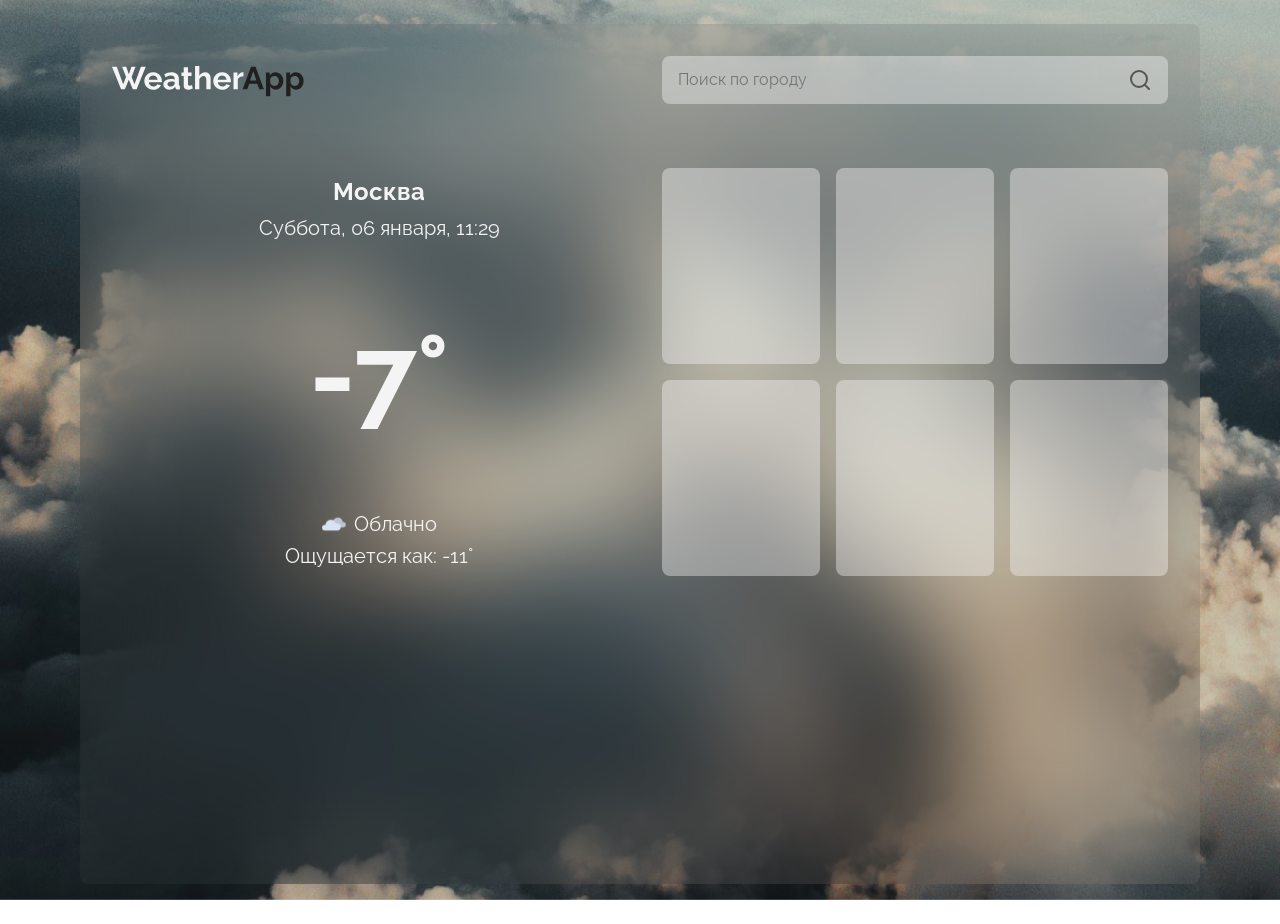
==== src/index.html @ 3e59d87e "task-done" ====
<!doctype html>
<html lang="ru">

<head>
    <meta charset="UTF-8" />
    <meta name="viewport" content="width=device-width, initial-scale=1" />
    <title>WeatherApp</title>
    <link rel="preconnect" href="https://fonts.googleapis.com">
    <link rel="preconnect" href="https://fonts.gstatic.com" crossorigin>
    <link href="https://fonts.googleapis.com/css2?family=Raleway:wght@400;600;700&display=swap" rel="stylesheet">
    <link rel="stylesheet" href="./styles/main.css" />
</head>

<body class="page">
    <div class="page__bg"></div>

    <div id="app" class="app">
        <header class="header" id="header"></header>
        <main class="main" id="main"></main>
        <footer class="footer" id="footer"></footer>
    </div>

    <script type="module" src="./scripts/main.js"></script>
</body>

</html>
---- src/styles/main.css ----
@import "./globals/reset.css";
@import "./globals/variables.css";
@import "./globals/layout.css";

@import "./blocks/stage.css";
@import "./blocks/header.css";
@import "./blocks/weather.css";
@import "./blocks/card.css";
@import "./blocks/slider.css";
@import "./blocks/footer.css";
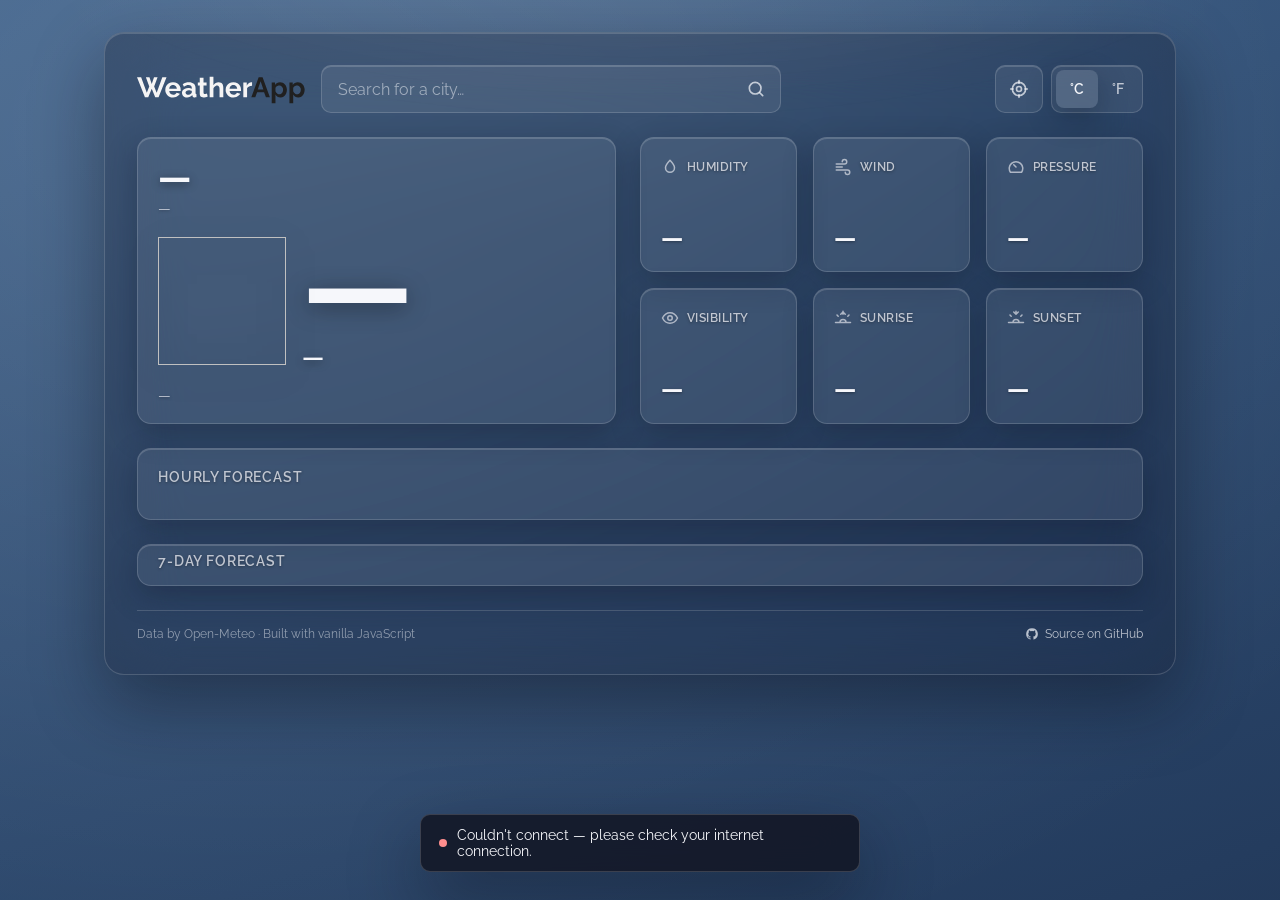
==== commit 37db0556: "feat: redesign WeatherApp into a polished English weather dashboard - Translate the entire UI and do" ====
--- a/src/index.html
+++ b/src/index.html
@@ -1,26 +1,36 @@
 <!doctype html>
-<html lang="ru">
+<html lang="en">
 
 <head>
     <meta charset="UTF-8" />
     <meta name="viewport" content="width=device-width, initial-scale=1" />
-    <title>WeatherApp</title>
+    <meta name="theme-color" content="#1f2937" />
+    <meta name="description"
+        content="A modern glassmorphism weather app built with vanilla JavaScript. Live conditions, hourly and 7-day forecasts, powered by Open-Meteo." />
+    <title>WeatherApp — live weather &amp; forecast</title>
+
+    <link rel="icon" href="../public/images/icons/logo.svg" type="image/svg+xml" />
     <link rel="preconnect" href="https://fonts.googleapis.com">
     <link rel="preconnect" href="https://fonts.gstatic.com" crossorigin>
-    <link href="https://fonts.googleapis.com/css2?family=Raleway:wght@400;600;700&display=swap" rel="stylesheet">
+    <link rel="preconnect" href="https://api.open-meteo.com">
+    <link rel="preconnect" href="https://geocoding-api.open-meteo.com">
+    <link
+        href="https://fonts.googleapis.com/css2?family=Raleway:wght@300;400;500;600;700;800&display=swap"
+        rel="stylesheet">
     <link rel="stylesheet" href="./styles/main.css" />
 </head>
 
-<body class="page">
-    <div class="page__bg"></div>
+<body class="page" data-glass="dim">
+    <div class="page__bg" aria-hidden="true"></div>
+    <div class="page__glow" aria-hidden="true"></div>
 
     <div id="app" class="app">
-        <header class="header" id="header"></header>
         <main class="main" id="main"></main>
-        <footer class="footer" id="footer"></footer>
     </div>
+
+    <div id="toast" class="toast" role="status" aria-live="polite"></div>
 
     <script type="module" src="./scripts/main.js"></script>
 </body>
 
-</html>+</html>
--- a/src/styles/main.css
+++ b/src/styles/main.css
@@ -7,4 +7,6 @@
 @import "./blocks/weather.css";
 @import "./blocks/card.css";
 @import "./blocks/slider.css";
+@import "./blocks/daily.css";
+@import "./blocks/modal.css";
 @import "./blocks/footer.css";
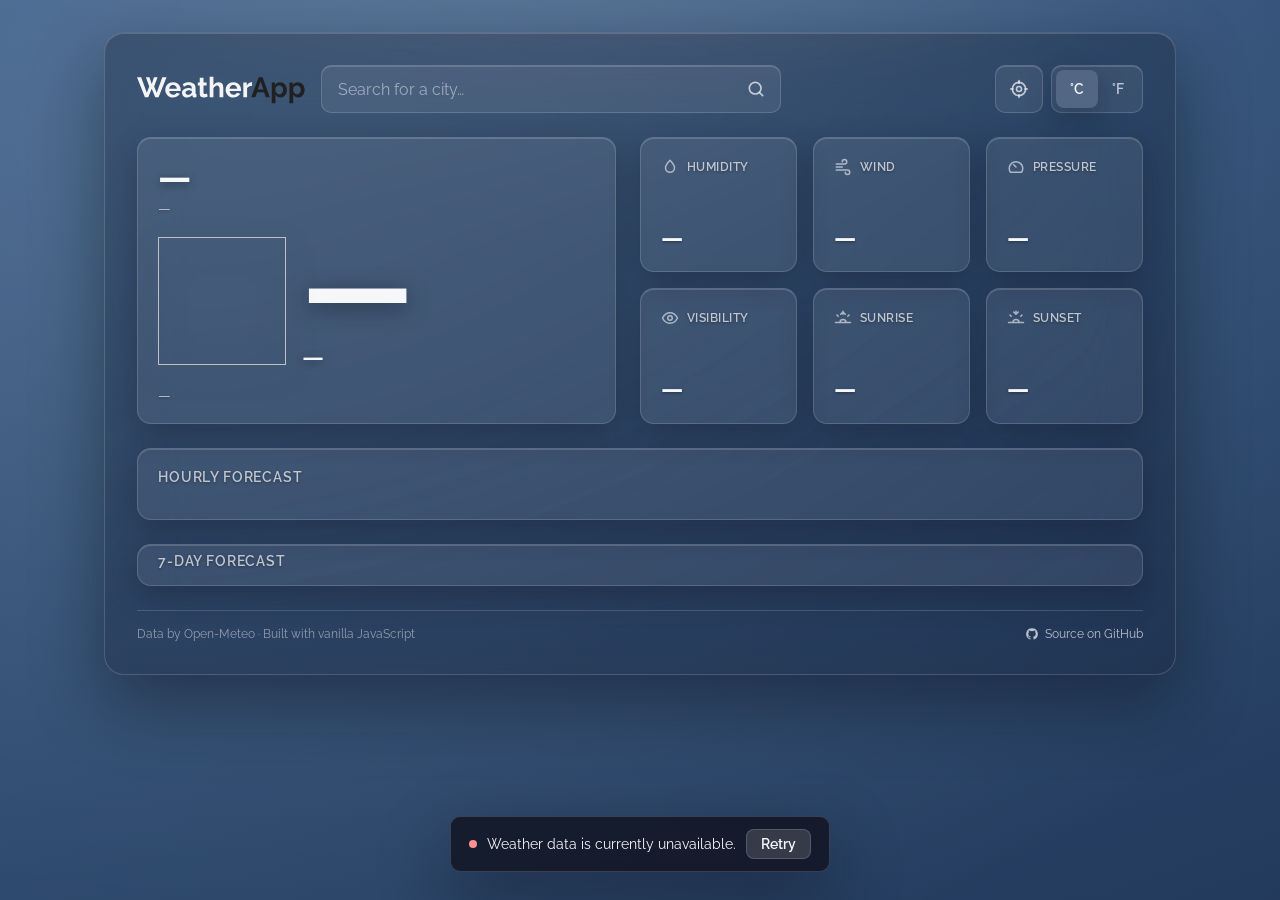
==== commit d8cd94d6: "feat: animated weather background (canvas particle FX) - Rain/drizzle streaks, snowfall, twinkling n" ====
--- a/src/index.html
+++ b/src/index.html
@@ -22,6 +22,7 @@
 
 <body class="page" data-glass="dim">
     <div class="page__bg" aria-hidden="true"></div>
+    <canvas id="fx" class="page__fx" aria-hidden="true"></canvas>
     <div class="page__glow" aria-hidden="true"></div>
 
     <div id="app" class="app">
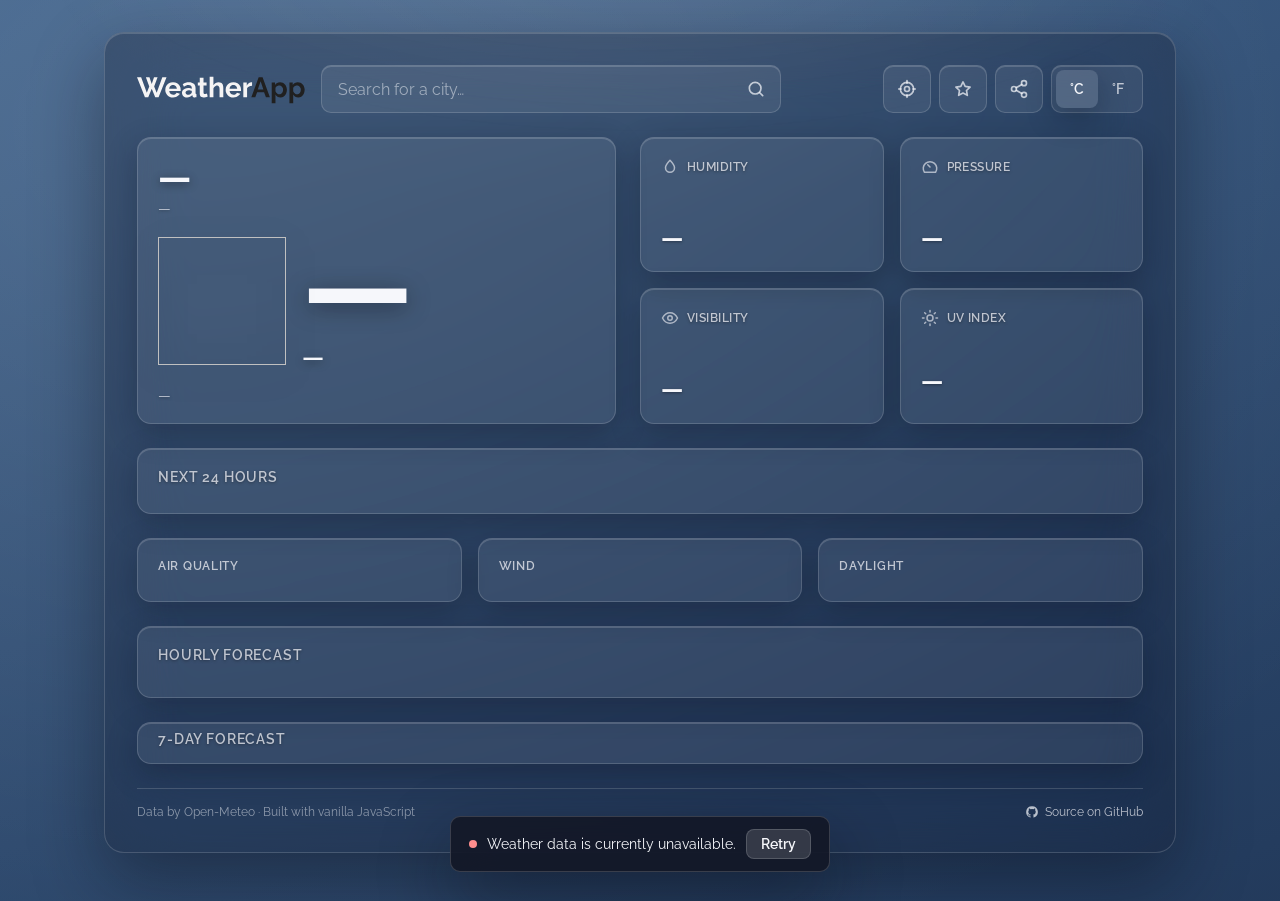
==== commit 79d51bb3: "feat: favorites, shareable links and installable PWA - Saved cities with quick-switch chips and a fa" ====
--- a/src/index.html
+++ b/src/index.html
@@ -10,6 +10,8 @@
     <title>WeatherApp — live weather &amp; forecast</title>
 
     <link rel="icon" href="../public/images/icons/logo.svg" type="image/svg+xml" />
+    <link rel="manifest" href="./manifest.json" />
+    <link rel="apple-touch-icon" href="../public/images/icons/logo.svg" />
     <link rel="preconnect" href="https://fonts.googleapis.com">
     <link rel="preconnect" href="https://fonts.gstatic.com" crossorigin>
     <link rel="preconnect" href="https://api.open-meteo.com">
--- a/src/styles/main.css
+++ b/src/styles/main.css
@@ -6,6 +6,8 @@
 @import "./blocks/header.css";
 @import "./blocks/weather.css";
 @import "./blocks/card.css";
+@import "./blocks/chart.css";
+@import "./blocks/insights.css";
 @import "./blocks/slider.css";
 @import "./blocks/daily.css";
 @import "./blocks/modal.css";
